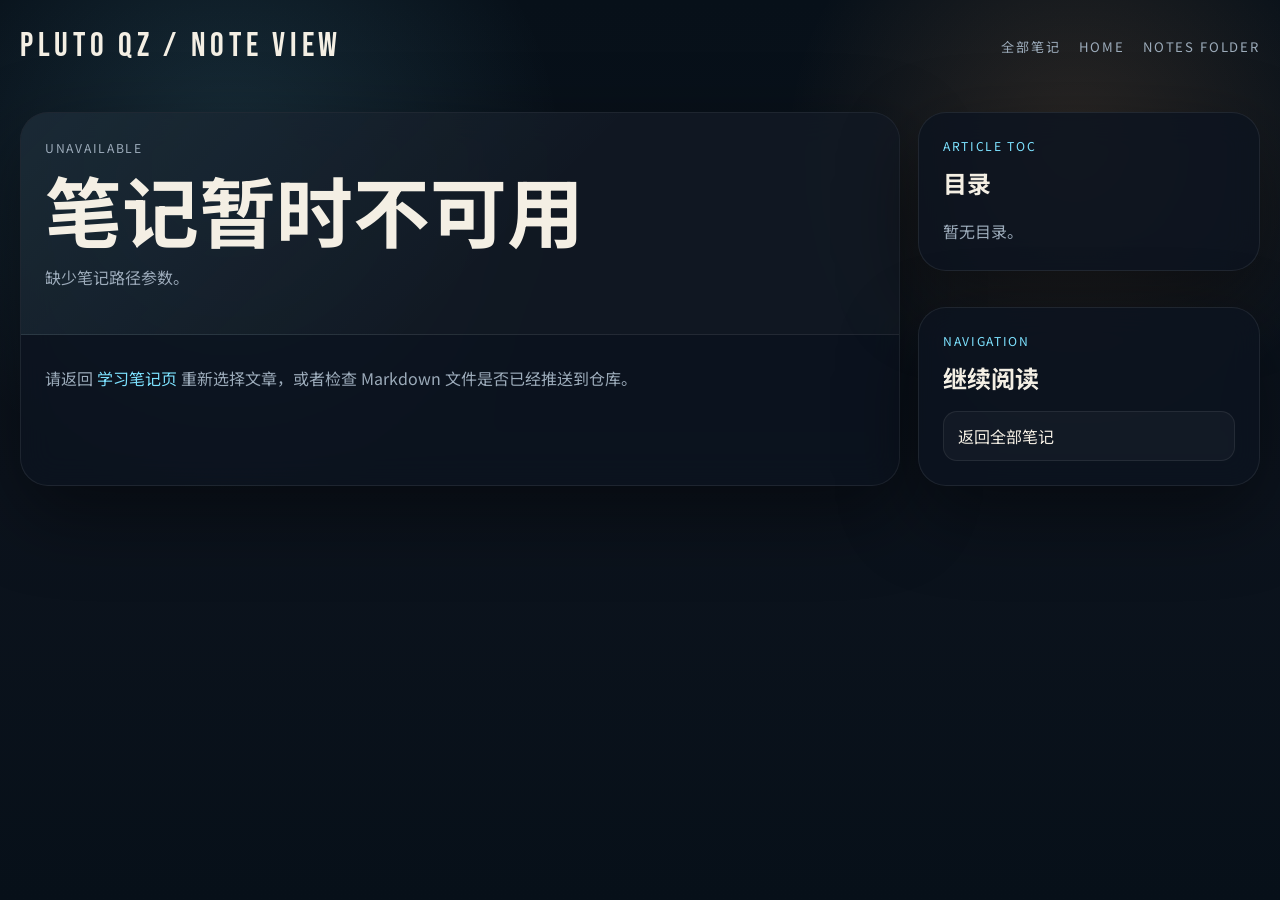
==== note.html @ 73d09d35 "feat: launch notes-driven personal homepage" ====
<!DOCTYPE html>
<html lang="zh-CN">
<head>
    <meta charset="utf-8">
    <meta name="viewport" content="width=device-width, initial-scale=1">
    <title>Pluto QZ | Note</title>
    <meta name="description" content="Pluto QZ 的单篇学习笔记页。">
    <link rel="preconnect" href="https://fonts.googleapis.com">
    <link rel="preconnect" href="https://fonts.gstatic.com" crossorigin>
    <link href="https://fonts.googleapis.com/css2?family=Bebas+Neue&family=Noto+Sans+SC:wght@400;500;700;900&display=swap" rel="stylesheet">
    <link rel="stylesheet" href="notes.css">
</head>
<body class="note-view-page">
    <div class="notes-page">
        <header class="notes-topbar">
            <a class="notes-brand" href="index.html">PLUTO QZ / NOTE VIEW</a>
            <nav class="notes-nav">
                <a href="notes.html">全部笔记</a>
                <a href="index.html">Home</a>
                <a href="https://github.com/plutoqz/plutoqz.github.io/tree/main/notes" target="_blank" rel="noreferrer">Notes Folder</a>
            </nav>
        </header>

        <main class="note-layout">
            <section class="note-article-shell">
                <div class="note-meta-band">
                    <p class="eyebrow" id="note-category">Loading</p>
                    <h1 id="note-title">正在加载笔记...</h1>
                    <p id="note-summary">请稍等，正在读取 Markdown 内容。</p>
                    <div class="note-meta" id="note-meta"></div>
                </div>
                <article class="markdown-body" id="note-article" aria-live="polite"></article>
            </section>

            <aside class="note-sidebar">
                <section class="sidebar-card">
                    <p class="eyebrow">Article TOC</p>
                    <h2>目录</h2>
                    <div class="toc-list" id="toc-list"></div>
                </section>
                <section class="sidebar-card">
                    <p class="eyebrow">Navigation</p>
                    <h2>继续阅读</h2>
                    <div class="related-list" id="related-list"></div>
                </section>
            </aside>
        </main>
    </div>

    <script src="assets/lib/marked.min.js"></script>
    <script src="notes-common.js"></script>
    <script src="note-view.js"></script>
</body>
</html>
---- notes.css ----
:root {
    --bg: #071019;
    --panel: rgba(13, 20, 31, 0.84);
    --panel-strong: rgba(15, 23, 36, 0.95);
    --line: rgba(255, 255, 255, 0.08);
    --line-strong: rgba(255, 255, 255, 0.16);
    --text: #f4efe4;
    --muted: #9cabba;
    --accent: #7de2ff;
    --accent-warm: #ffb067;
    --shadow: 0 28px 80px rgba(0, 0, 0, 0.45);
    --radius-lg: 28px;
    --radius-md: 22px;
    --radius-sm: 14px;
    --max-width: 1320px;
}

* {
    box-sizing: border-box;
}

html,
body {
    margin: 0;
    min-height: 100vh;
    background:
        radial-gradient(circle at 18% 18%, rgba(125, 226, 255, 0.14), transparent 26%),
        radial-gradient(circle at 84% 16%, rgba(255, 176, 103, 0.14), transparent 22%),
        linear-gradient(180deg, #071019 0%, #0c131d 54%, #071019 100%);
    color: var(--text);
    font-family: "Noto Sans SC", "Microsoft YaHei", sans-serif;
}

a {
    color: inherit;
    text-decoration: none;
}

input,
button {
    font: inherit;
}

code {
    font-family: "Cascadia Mono", Consolas, monospace;
}

.notes-page {
    width: min(calc(100% - 40px), var(--max-width));
    margin: 0 auto;
    padding: 26px 0 40px;
}

.notes-topbar {
    display: flex;
    align-items: center;
    justify-content: space-between;
    gap: 16px;
    margin-bottom: 28px;
}

.notes-brand,
.eyebrow,
.notes-nav a {
    letter-spacing: 0.14em;
    text-transform: uppercase;
}

.notes-brand {
    font-family: "Bebas Neue", "Noto Sans SC", sans-serif;
    font-size: 2.1rem;
}

.notes-nav {
    display: flex;
    gap: 18px;
    flex-wrap: wrap;
}

.notes-nav a,
.note-link,
.related-link,
.toc-item {
    transition: color 180ms ease;
}

.notes-nav a {
    color: var(--muted);
    font-size: 0.82rem;
}

.notes-nav a:hover,
.note-link:hover,
.related-link:hover,
.toc-item:hover {
    color: var(--accent);
}

.notes-hero,
.notes-controls,
.notes-list-section,
.note-article-shell,
.sidebar-card {
    border-radius: var(--radius-lg);
    border: 1px solid var(--line);
    background: var(--panel);
    box-shadow: var(--shadow);
    backdrop-filter: blur(16px);
}

.notes-hero {
    display: grid;
    grid-template-columns: minmax(0, 0.62fr) minmax(280px, 0.38fr);
    gap: 18px;
    padding: 26px;
}

.eyebrow {
    color: var(--accent);
    font-size: 0.76rem;
}

h1,
h2,
h3,
p {
    margin: 0;
}

.notes-hero h1,
.note-meta-band h1 {
    margin-top: 12px;
    font-size: clamp(2.6rem, 6vw, 5rem);
    line-height: 0.96;
}

.notes-hero p,
.notes-list-head p,
.note-meta-band p,
.note-card p,
.notes-stat p,
.markdown-body p,
.markdown-body li,
.toc-list p,
.related-link span {
    color: var(--muted);
    line-height: 1.9;
}

.notes-hero-copy p:last-child {
    margin-top: 16px;
}

.notes-hero-panel {
    display: grid;
    grid-template-columns: repeat(3, minmax(0, 1fr));
    gap: 12px;
}

.notes-stat {
    padding: 18px;
    border-radius: var(--radius-sm);
    border: 1px solid var(--line);
    background: linear-gradient(180deg, rgba(255, 255, 255, 0.03), rgba(255, 255, 255, 0.02));
}

.notes-stat strong {
    display: block;
    margin: 10px 0 10px;
    font-size: 1.4rem;
    line-height: 1.1;
}

.notes-controls,
.notes-list-section,
.note-article-shell,
.sidebar-card {
    margin-top: 18px;
}

.notes-controls,
.notes-list-section,
.note-meta-band,
.sidebar-card,
.note-card {
    padding: 24px;
}

.search-box {
    display: grid;
    gap: 10px;
    margin-bottom: 18px;
}

.search-box span {
    color: var(--muted);
}

.search-box input {
    width: 100%;
    min-height: 52px;
    padding: 0 18px;
    border-radius: 16px;
    border: 1px solid var(--line-strong);
    background: rgba(255, 255, 255, 0.03);
    color: var(--text);
    outline: none;
}

.category-bar,
.note-meta {
    display: flex;
    gap: 12px;
    flex-wrap: wrap;
}

.category-chip,
.note-meta span {
    display: inline-flex;
    align-items: center;
    gap: 8px;
    padding: 10px 14px;
    border-radius: 999px;
    border: 1px solid var(--line);
    background: rgba(255, 255, 255, 0.03);
    color: #d8e2eb;
}

.category-chip {
    cursor: pointer;
}

.category-chip.is-active {
    background: rgba(125, 226, 255, 0.12);
    border-color: rgba(125, 226, 255, 0.34);
    color: var(--text);
}

.notes-list-head {
    display: flex;
    align-items: flex-end;
    justify-content: space-between;
    gap: 16px;
    margin-bottom: 20px;
}

.notes-list-head h2,
.sidebar-card h2 {
    margin-top: 10px;
    font-size: 1.5rem;
}

.notes-grid {
    display: grid;
    grid-template-columns: repeat(2, minmax(0, 1fr));
    gap: 18px;
}

.note-card {
    display: grid;
    gap: 14px;
    min-height: 230px;
    border-radius: var(--radius-md);
    border: 1px solid var(--line);
    background: linear-gradient(180deg, rgba(255, 255, 255, 0.02), rgba(255, 255, 255, 0.015));
}

.note-card header {
    display: flex;
    align-items: flex-start;
    justify-content: space-between;
    gap: 14px;
}

.note-card-empty {
    grid-column: 1 / -1;
}

.note-link {
    width: fit-content;
    margin-top: auto;
    color: var(--accent);
}

.note-layout {
    display: grid;
    grid-template-columns: minmax(0, 0.72fr) minmax(280px, 0.28fr);
    gap: 18px;
}

.note-article-shell {
    overflow: hidden;
}

.note-meta-band {
    border-bottom: 1px solid var(--line);
    background:
        linear-gradient(135deg, rgba(125, 226, 255, 0.08), transparent 56%),
        rgba(255, 255, 255, 0.02);
}

.note-meta-band #note-summary {
    margin: 16px 0 18px;
}

.note-sidebar {
    display: grid;
    gap: 18px;
    align-self: start;
    position: sticky;
    top: 18px;
}

.toc-list,
.related-list {
    display: grid;
    gap: 10px;
    margin-top: 16px;
}

.toc-item,
.related-link {
    border-radius: 14px;
    border: 1px solid var(--line);
    background: rgba(255, 255, 255, 0.03);
}

.toc-item {
    padding: 10px 12px;
}

.toc-item.depth-h3 {
    margin-left: 12px;
}

.toc-item.depth-h4 {
    margin-left: 24px;
}

.related-link {
    display: grid;
    gap: 4px;
    padding: 12px 14px;
}

.markdown-body {
    padding: 28px 24px 32px;
}

.markdown-body > :first-child {
    margin-top: 0;
}

.markdown-body h1,
.markdown-body h2,
.markdown-body h3,
.markdown-body h4 {
    margin: 1.4em 0 0.55em;
    line-height: 1.28;
}

.markdown-body h1 {
    font-size: 2rem;
}

.markdown-body h2 {
    font-size: 1.54rem;
}

.markdown-body h3 {
    font-size: 1.22rem;
}

.markdown-body p,
.markdown-body ul,
.markdown-body ol,
.markdown-body blockquote,
.markdown-body pre,
.markdown-body table {
    margin: 0 0 1.2em;
}

.markdown-body a {
    color: var(--accent);
}

.markdown-body ul,
.markdown-body ol {
    padding-left: 1.4em;
}

.markdown-body blockquote {
    padding: 14px 16px;
    border-left: 3px solid var(--accent);
    background: rgba(125, 226, 255, 0.06);
    border-radius: 0 14px 14px 0;
}

.markdown-body pre {
    overflow: auto;
    padding: 16px;
    border-radius: 16px;
    border: 1px solid var(--line);
    background: rgba(0, 0, 0, 0.28);
}

.markdown-body code {
    padding: 0.15em 0.4em;
    border-radius: 8px;
    background: rgba(255, 255, 255, 0.05);
}

.markdown-body pre code {
    padding: 0;
    background: transparent;
}

.markdown-body table {
    width: 100%;
    border-collapse: collapse;
    border: 1px solid var(--line);
}

.markdown-body th,
.markdown-body td {
    padding: 10px 12px;
    border: 1px solid var(--line);
    text-align: left;
}

@media (max-width: 1080px) {
    .notes-hero,
    .note-layout {
        grid-template-columns: 1fr;
    }

    .notes-hero-panel,
    .notes-grid {
        grid-template-columns: 1fr;
    }

    .note-sidebar {
        position: static;
    }
}

@media (max-width: 720px) {
    .notes-page {
        width: min(calc(100% - 24px), var(--max-width));
    }

    .notes-topbar {
        flex-direction: column;
        align-items: flex-start;
    }

    .notes-hero h1,
    .note-meta-band h1 {
        font-size: 2.3rem;
    }

    .notes-list-head,
    .note-card header {
        display: grid;
        justify-content: stretch;
    }
}
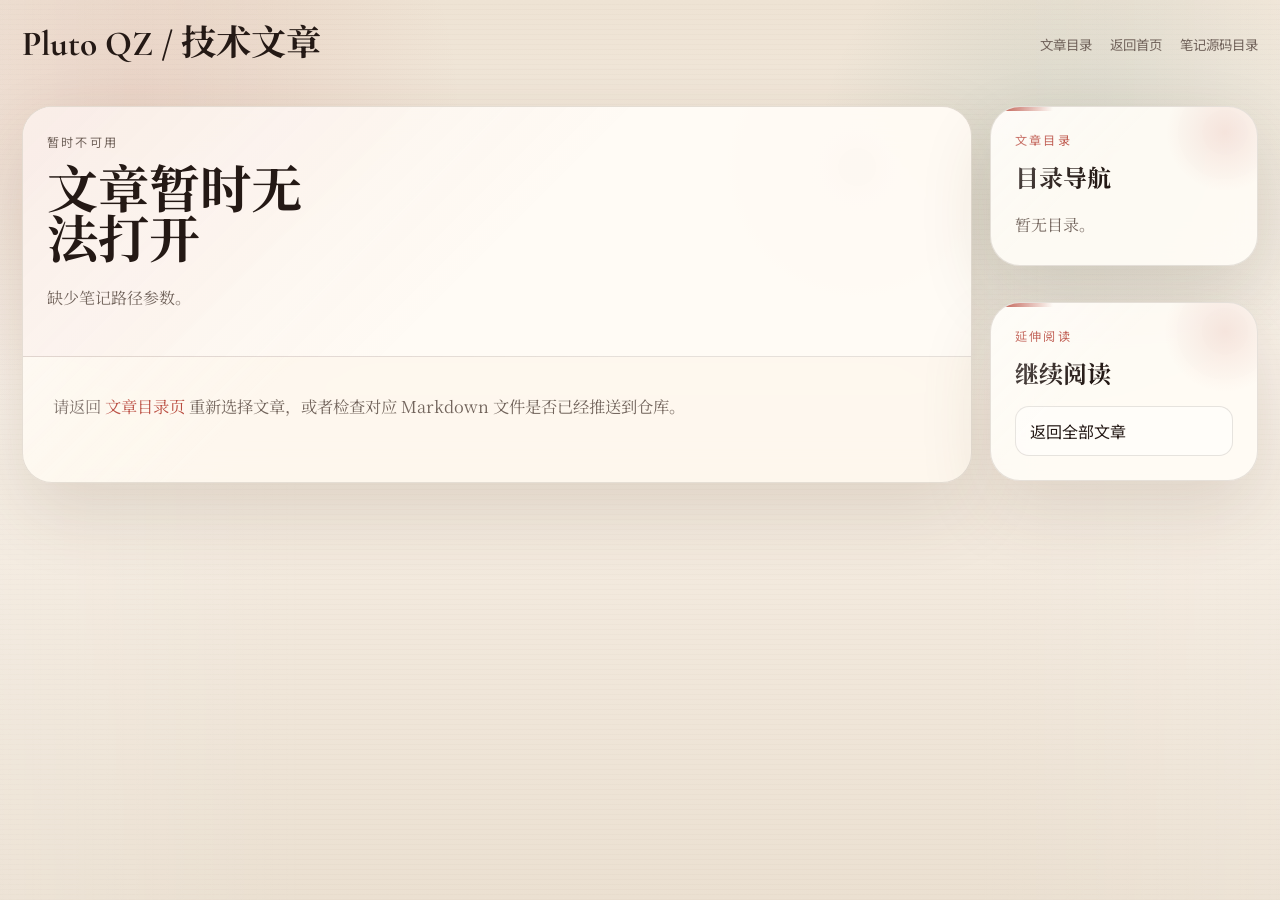
==== commit 15a3de45: "refine site into technical blog layout" ====
--- a/note.html
+++ b/note.html
@@ -3,30 +3,30 @@
 <head>
     <meta charset="utf-8">
     <meta name="viewport" content="width=device-width, initial-scale=1">
-    <title>Pluto QZ | Note</title>
-    <meta name="description" content="Pluto QZ 的单篇学习笔记页。">
+    <title>Pluto QZ | 技术文章</title>
+    <meta name="description" content="Pluto QZ 的单篇技术文章页面。">
     <link rel="preconnect" href="https://fonts.googleapis.com">
     <link rel="preconnect" href="https://fonts.gstatic.com" crossorigin>
-    <link href="https://fonts.googleapis.com/css2?family=Bebas+Neue&family=Noto+Sans+SC:wght@400;500;700;900&display=swap" rel="stylesheet">
+    <link href="https://fonts.googleapis.com/css2?family=Cormorant+Garamond:wght@500;600;700&family=Noto+Sans+SC:wght@400;500;700&family=Noto+Serif+SC:wght@400;500;600;700&display=swap" rel="stylesheet">
     <link rel="stylesheet" href="notes.css">
 </head>
 <body class="note-view-page">
     <div class="notes-page">
         <header class="notes-topbar">
-            <a class="notes-brand" href="index.html">PLUTO QZ / NOTE VIEW</a>
+            <a class="notes-brand" href="index.html">Pluto QZ / 技术文章</a>
             <nav class="notes-nav">
-                <a href="notes.html">全部笔记</a>
-                <a href="index.html">Home</a>
-                <a href="https://github.com/plutoqz/plutoqz.github.io/tree/main/notes" target="_blank" rel="noreferrer">Notes Folder</a>
+                <a href="notes.html">文章目录</a>
+                <a href="index.html">返回首页</a>
+                <a href="https://github.com/plutoqz/plutoqz.github.io/tree/main/notes" target="_blank" rel="noreferrer">笔记源码目录</a>
             </nav>
         </header>
 
         <main class="note-layout">
             <section class="note-article-shell">
                 <div class="note-meta-band">
-                    <p class="eyebrow" id="note-category">Loading</p>
-                    <h1 id="note-title">正在加载笔记...</h1>
-                    <p id="note-summary">请稍等，正在读取 Markdown 内容。</p>
+                    <p class="eyebrow" id="note-category">正在载入</p>
+                    <h1 id="note-title">正在读取文章...</h1>
+                    <p id="note-summary">请稍等，页面正在载入 Markdown 内容。</p>
                     <div class="note-meta" id="note-meta"></div>
                 </div>
                 <article class="markdown-body" id="note-article" aria-live="polite"></article>
@@ -34,12 +34,12 @@
 
             <aside class="note-sidebar">
                 <section class="sidebar-card">
-                    <p class="eyebrow">Article TOC</p>
-                    <h2>目录</h2>
+                    <p class="eyebrow">文章目录</p>
+                    <h2>目录导航</h2>
                     <div class="toc-list" id="toc-list"></div>
                 </section>
                 <section class="sidebar-card">
-                    <p class="eyebrow">Navigation</p>
+                    <p class="eyebrow">延伸阅读</p>
                     <h2>继续阅读</h2>
                     <div class="related-list" id="related-list"></div>
                 </section>
--- a/notes.css
+++ b/notes.css
@@ -1,18 +1,18 @@
 :root {
-    --bg: #071019;
-    --panel: rgba(13, 20, 31, 0.84);
-    --panel-strong: rgba(15, 23, 36, 0.95);
-    --line: rgba(255, 255, 255, 0.08);
-    --line-strong: rgba(255, 255, 255, 0.16);
-    --text: #f4efe4;
-    --muted: #9cabba;
-    --accent: #7de2ff;
-    --accent-warm: #ffb067;
-    --shadow: 0 28px 80px rgba(0, 0, 0, 0.45);
-    --radius-lg: 28px;
+    --paper: #f5ede0;
+    --paper-soft: rgba(255, 249, 240, 0.78);
+    --paper-strong: rgba(255, 252, 246, 0.92);
+    --ink: #241915;
+    --muted: #72645c;
+    --line: rgba(49, 34, 24, 0.12);
+    --line-strong: rgba(49, 34, 24, 0.22);
+    --accent: #b54134;
+    --accent-soft: rgba(181, 65, 52, 0.11);
+    --shadow: 0 28px 72px rgba(85, 56, 31, 0.14);
+    --radius-lg: 30px;
     --radius-md: 22px;
-    --radius-sm: 14px;
-    --max-width: 1320px;
+    --radius-sm: 16px;
+    --max-width: 1240px;
 }
 
 * {
@@ -24,11 +24,27 @@
     margin: 0;
     min-height: 100vh;
     background:
-        radial-gradient(circle at 18% 18%, rgba(125, 226, 255, 0.14), transparent 26%),
-        radial-gradient(circle at 84% 16%, rgba(255, 176, 103, 0.14), transparent 22%),
-        linear-gradient(180deg, #071019 0%, #0c131d 54%, #071019 100%);
-    color: var(--text);
-    font-family: "Noto Sans SC", "Microsoft YaHei", sans-serif;
+        radial-gradient(circle at 10% 12%, rgba(181, 65, 52, 0.12), transparent 24%),
+        radial-gradient(circle at 84% 18%, rgba(31, 102, 94, 0.12), transparent 20%),
+        linear-gradient(180deg, #eee3d4 0%, #f7efe5 42%, #ebe0d1 100%);
+    color: var(--ink);
+    font-family: "Noto Serif SC", "Songti SC", serif;
+}
+
+body {
+    position: relative;
+    overflow-x: hidden;
+}
+
+body::before {
+    content: "";
+    position: fixed;
+    inset: 0;
+    pointer-events: none;
+    background:
+        linear-gradient(90deg, rgba(255, 255, 255, 0.16), transparent 24%, transparent 76%, rgba(255, 255, 255, 0.16)),
+        repeating-linear-gradient(0deg, rgba(73, 52, 39, 0.025) 0, rgba(73, 52, 39, 0.025) 1px, transparent 1px, transparent 5px);
+    opacity: 0.74;
 }
 
 a {
@@ -42,33 +58,46 @@
 }
 
 code {
-    font-family: "Cascadia Mono", Consolas, monospace;
+    padding: 0.12em 0.42em;
+    border-radius: 8px;
+    background: rgba(36, 25, 21, 0.08);
+    font-family: "Noto Sans SC", "Microsoft YaHei", sans-serif;
+    font-size: 0.92em;
 }
 
 .notes-page {
-    width: min(calc(100% - 40px), var(--max-width));
+    position: relative;
+    z-index: 1;
+    width: min(calc(100% - 44px), var(--max-width));
     margin: 0 auto;
-    padding: 26px 0 40px;
+    padding: 28px 0 42px;
 }
 
 .notes-topbar {
     display: flex;
     align-items: center;
     justify-content: space-between;
-    gap: 16px;
+    gap: 18px;
     margin-bottom: 28px;
 }
 
 .notes-brand,
 .eyebrow,
-.notes-nav a {
-    letter-spacing: 0.14em;
-    text-transform: uppercase;
+.notes-nav a,
+.note-link,
+.related-link,
+.toc-item,
+.category-chip,
+.note-meta span,
+.search-box span {
+    font-family: "Noto Sans SC", "Microsoft YaHei", sans-serif;
 }
 
 .notes-brand {
-    font-family: "Bebas Neue", "Noto Sans SC", sans-serif;
-    font-size: 2.1rem;
+    font-family: "Cormorant Garamond", "Noto Serif SC", serif;
+    font-size: 2.2rem;
+    font-weight: 700;
+    line-height: 0.92;
 }
 
 .notes-nav {
@@ -77,16 +106,10 @@
     flex-wrap: wrap;
 }
 
-.notes-nav a,
-.note-link,
-.related-link,
-.toc-item {
-    transition: color 180ms ease;
-}
-
 .notes-nav a {
     color: var(--muted);
-    font-size: 0.82rem;
+    font-size: 0.84rem;
+    transition: color 180ms ease, transform 180ms ease;
 }
 
 .notes-nav a:hover,
@@ -94,6 +117,7 @@
 .related-link:hover,
 .toc-item:hover {
     color: var(--accent);
+    transform: translateY(-1px);
 }
 
 .notes-hero,
@@ -101,22 +125,37 @@
 .notes-list-section,
 .note-article-shell,
 .sidebar-card {
+    position: relative;
+    overflow: hidden;
     border-radius: var(--radius-lg);
     border: 1px solid var(--line);
-    background: var(--panel);
+    background: var(--paper-soft);
+    backdrop-filter: blur(18px);
     box-shadow: var(--shadow);
-    backdrop-filter: blur(16px);
+}
+
+.notes-hero::before,
+.note-article-shell::before,
+.sidebar-card::before {
+    content: "";
+    position: absolute;
+    inset: 0;
+    background:
+        linear-gradient(135deg, rgba(255, 255, 255, 0.4), transparent 40%),
+        radial-gradient(circle at 88% 16%, rgba(181, 65, 52, 0.12), transparent 22%);
+    pointer-events: none;
 }
 
 .notes-hero {
     display: grid;
-    grid-template-columns: minmax(0, 0.62fr) minmax(280px, 0.38fr);
+    grid-template-columns: minmax(0, 0.64fr) minmax(280px, 0.36fr);
     gap: 18px;
-    padding: 26px;
+    padding: 28px;
 }
 
 .eyebrow {
     color: var(--accent);
+    letter-spacing: 0.18em;
     font-size: 0.76rem;
 }
 
@@ -130,8 +169,19 @@
 .notes-hero h1,
 .note-meta-band h1 {
     margin-top: 12px;
-    font-size: clamp(2.6rem, 6vw, 5rem);
-    line-height: 0.96;
+    font-family: "Cormorant Garamond", "Noto Serif SC", serif;
+    line-height: 0.98;
+    overflow-wrap: anywhere;
+}
+
+.notes-hero h1 {
+    font-size: clamp(2.8rem, 4.8vw, 4.6rem);
+    max-width: 8ch;
+}
+
+.note-meta-band h1 {
+    font-size: clamp(2.4rem, 4vw, 4rem);
+    max-width: 12ch;
 }
 
 .notes-hero p,
@@ -144,11 +194,13 @@
 .toc-list p,
 .related-link span {
     color: var(--muted);
-    line-height: 1.9;
+    line-height: 1.92;
+    overflow-wrap: anywhere;
 }
 
 .notes-hero-copy p:last-child {
     margin-top: 16px;
+    max-width: 56ch;
 }
 
 .notes-hero-panel {
@@ -157,18 +209,40 @@
     gap: 12px;
 }
 
+.notes-stat,
+.note-card,
+.sidebar-card,
+.notes-controls,
+.notes-list-section,
+.note-meta-band {
+    background: var(--paper-strong);
+}
+
 .notes-stat {
+    position: relative;
     padding: 18px;
     border-radius: var(--radius-sm);
     border: 1px solid var(--line);
-    background: linear-gradient(180deg, rgba(255, 255, 255, 0.03), rgba(255, 255, 255, 0.02));
+}
+
+.notes-stat::before,
+.note-card::before,
+.sidebar-card::after {
+    content: "";
+    position: absolute;
+    inset: 0 auto auto 0;
+    width: 62px;
+    height: 4px;
+    background: linear-gradient(90deg, var(--accent), rgba(181, 65, 52, 0));
 }
 
 .notes-stat strong {
     display: block;
     margin: 10px 0 10px;
-    font-size: 1.4rem;
-    line-height: 1.1;
+    font-family: "Cormorant Garamond", "Noto Serif SC", serif;
+    font-size: 1.9rem;
+    line-height: 1;
+    overflow-wrap: anywhere;
 }
 
 .notes-controls,
@@ -202,9 +276,16 @@
     padding: 0 18px;
     border-radius: 16px;
     border: 1px solid var(--line-strong);
-    background: rgba(255, 255, 255, 0.03);
-    color: var(--text);
+    background: rgba(255, 255, 255, 0.44);
+    color: var(--ink);
     outline: none;
+    transition: border-color 180ms ease, box-shadow 180ms ease, transform 180ms ease;
+}
+
+.search-box input:focus {
+    border-color: rgba(181, 65, 52, 0.35);
+    box-shadow: 0 0 0 4px rgba(181, 65, 52, 0.08);
+    transform: translateY(-1px);
 }
 
 .category-bar,
@@ -222,18 +303,23 @@
     padding: 10px 14px;
     border-radius: 999px;
     border: 1px solid var(--line);
-    background: rgba(255, 255, 255, 0.03);
-    color: #d8e2eb;
+    background: rgba(255, 255, 255, 0.44);
+    color: #4a3b34;
 }
 
 .category-chip {
     cursor: pointer;
+    transition: border-color 180ms ease, background 180ms ease, color 180ms ease, transform 180ms ease;
+}
+
+.category-chip:hover {
+    transform: translateY(-1px);
 }
 
 .category-chip.is-active {
-    background: rgba(125, 226, 255, 0.12);
-    border-color: rgba(125, 226, 255, 0.34);
-    color: var(--text);
+    background: rgba(181, 65, 52, 0.12);
+    border-color: rgba(181, 65, 52, 0.34);
+    color: var(--ink);
 }
 
 .notes-list-head {
@@ -248,21 +334,22 @@
 .sidebar-card h2 {
     margin-top: 10px;
     font-size: 1.5rem;
+    overflow-wrap: anywhere;
 }
 
 .notes-grid {
     display: grid;
-    grid-template-columns: repeat(2, minmax(0, 1fr));
-    gap: 18px;
+    grid-template-columns: 1fr;
+    gap: 16px;
 }
 
 .note-card {
+    position: relative;
     display: grid;
     gap: 14px;
-    min-height: 230px;
+    min-height: 0;
     border-radius: var(--radius-md);
     border: 1px solid var(--line);
-    background: linear-gradient(180deg, rgba(255, 255, 255, 0.02), rgba(255, 255, 255, 0.015));
 }
 
 .note-card header {
@@ -272,6 +359,11 @@
     gap: 14px;
 }
 
+.note-card h3,
+.related-link strong {
+    overflow-wrap: anywhere;
+}
+
 .note-card-empty {
     grid-column: 1 / -1;
 }
@@ -280,23 +372,30 @@
     width: fit-content;
     margin-top: auto;
     color: var(--accent);
+    font-weight: 600;
+    transition: color 180ms ease, transform 180ms ease;
+}
+
+.note-link::after {
+    content: " ↗";
 }
 
 .note-layout {
     display: grid;
-    grid-template-columns: minmax(0, 0.72fr) minmax(280px, 0.28fr);
+    grid-template-columns: minmax(0, 0.78fr) minmax(250px, 0.22fr);
     gap: 18px;
 }
 
 .note-article-shell {
-    overflow: hidden;
+    background: rgba(255, 249, 240, 0.84);
 }
 
 .note-meta-band {
+    position: relative;
     border-bottom: 1px solid var(--line);
     background:
-        linear-gradient(135deg, rgba(125, 226, 255, 0.08), transparent 56%),
-        rgba(255, 255, 255, 0.02);
+        linear-gradient(135deg, rgba(181, 65, 52, 0.08), transparent 52%),
+        rgba(255, 252, 246, 0.88);
 }
 
 .note-meta-band #note-summary {
@@ -322,11 +421,13 @@
 .related-link {
     border-radius: 14px;
     border: 1px solid var(--line);
-    background: rgba(255, 255, 255, 0.03);
+    background: rgba(255, 255, 255, 0.44);
+    transition: color 180ms ease, transform 180ms ease, border-color 180ms ease;
 }
 
 .toc-item {
     padding: 10px 12px;
+    overflow-wrap: anywhere;
 }
 
 .toc-item.depth-h3 {
@@ -343,8 +444,13 @@
     padding: 12px 14px;
 }
 
+.related-link strong {
+    color: var(--ink);
+    font-size: 1rem;
+}
+
 .markdown-body {
-    padding: 28px 24px 32px;
+    padding: 34px 30px 40px;
 }
 
 .markdown-body > :first-child {
@@ -356,7 +462,8 @@
 .markdown-body h3,
 .markdown-body h4 {
     margin: 1.4em 0 0.55em;
-    line-height: 1.28;
+    line-height: 1.3;
+    overflow-wrap: anywhere;
 }
 
 .markdown-body h1 {
@@ -364,11 +471,11 @@
 }
 
 .markdown-body h2 {
-    font-size: 1.54rem;
+    font-size: 1.58rem;
 }
 
 .markdown-body h3 {
-    font-size: 1.22rem;
+    font-size: 1.24rem;
 }
 
 .markdown-body p,
@@ -380,39 +487,47 @@
     margin: 0 0 1.2em;
 }
 
+.markdown-body p,
+.markdown-body li {
+    font-size: 1.02rem;
+}
+
 .markdown-body a {
     color: var(--accent);
+    overflow-wrap: anywhere;
 }
 
 .markdown-body ul,
 .markdown-body ol {
-    padding-left: 1.4em;
+    padding-left: 1.45em;
 }
 
 .markdown-body blockquote {
     padding: 14px 16px;
     border-left: 3px solid var(--accent);
-    background: rgba(125, 226, 255, 0.06);
+    background: rgba(181, 65, 52, 0.07);
     border-radius: 0 14px 14px 0;
 }
 
 .markdown-body pre {
     overflow: auto;
     padding: 16px;
-    border-radius: 16px;
-    border: 1px solid var(--line);
-    background: rgba(0, 0, 0, 0.28);
+    border-radius: 18px;
+    border: 1px solid var(--line);
+    background: #2c221d;
+    color: #f8eee7;
 }
 
 .markdown-body code {
-    padding: 0.15em 0.4em;
+    padding: 0.14em 0.42em;
     border-radius: 8px;
-    background: rgba(255, 255, 255, 0.05);
+    background: rgba(36, 25, 21, 0.08);
 }
 
 .markdown-body pre code {
     padding: 0;
     background: transparent;
+    color: inherit;
 }
 
 .markdown-body table {
@@ -428,14 +543,15 @@
     text-align: left;
 }
 
+.markdown-body img {
+    max-width: 100%;
+    border-radius: 16px;
+}
+
 @media (max-width: 1080px) {
     .notes-hero,
-    .note-layout {
-        grid-template-columns: 1fr;
-    }
-
-    .notes-hero-panel,
-    .notes-grid {
+    .note-layout,
+    .notes-hero-panel {
         grid-template-columns: 1fr;
     }
 
@@ -454,9 +570,20 @@
         align-items: flex-start;
     }
 
+    .notes-hero,
+    .notes-controls,
+    .notes-list-section,
+    .note-meta-band,
+    .sidebar-card,
+    .note-card,
+    .markdown-body {
+        padding-left: 20px;
+        padding-right: 20px;
+    }
+
     .notes-hero h1,
     .note-meta-band h1 {
-        font-size: 2.3rem;
+        font-size: 2.5rem;
     }
 
     .notes-list-head,
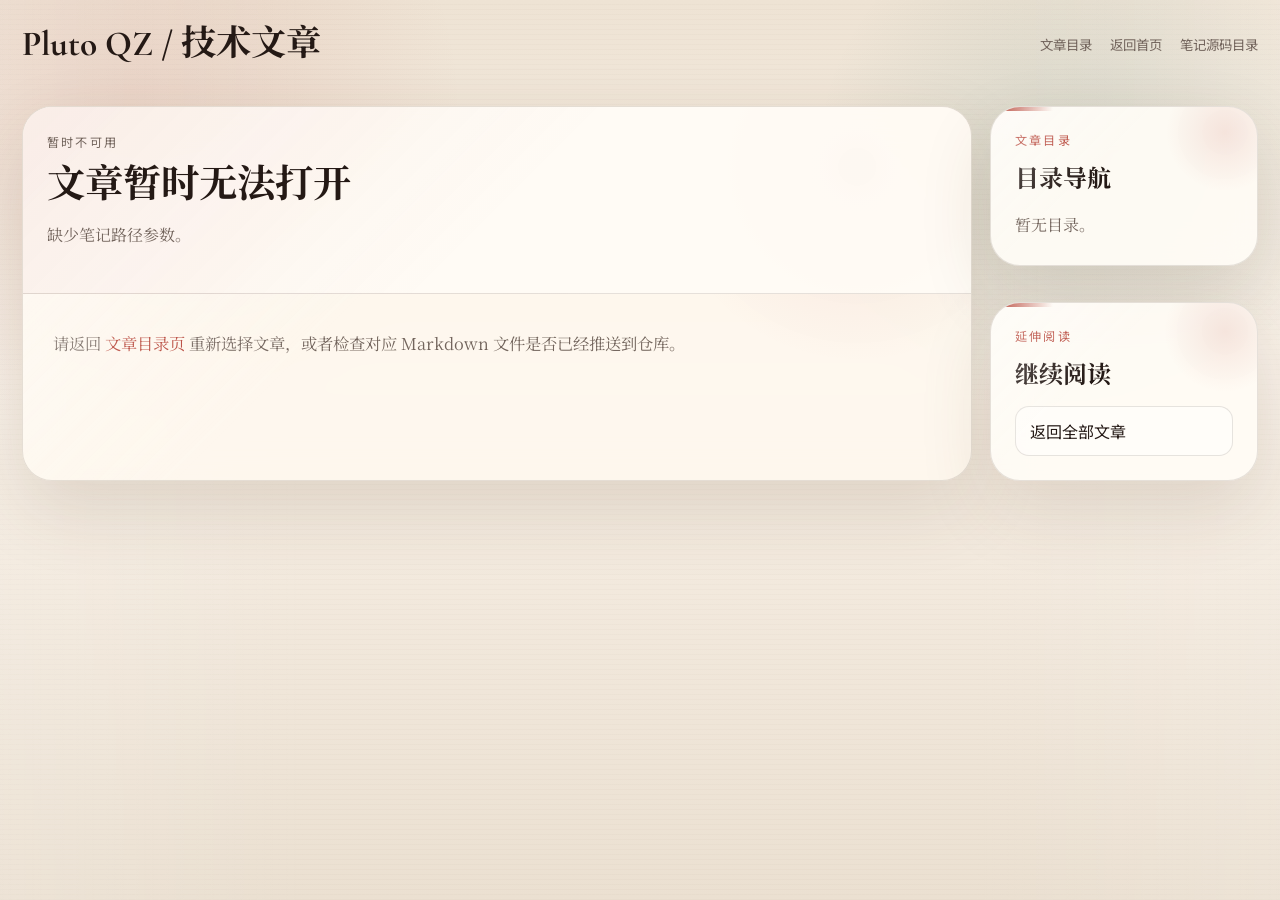
==== commit 17f24f34: "feat: publish llm and agent note collections" ====
--- a/note.html
+++ b/note.html
@@ -4,7 +4,7 @@
     <meta charset="utf-8">
     <meta name="viewport" content="width=device-width, initial-scale=1">
     <title>Pluto QZ | 技术文章</title>
-    <meta name="description" content="Pluto QZ 的单篇技术文章页面。">
+    <meta name="description" content="Pluto QZ 的单篇技术文章页面，聚焦大模型、智能体与计算机相关内容。">
     <link rel="preconnect" href="https://fonts.googleapis.com">
     <link rel="preconnect" href="https://fonts.gstatic.com" crossorigin>
     <link href="https://fonts.googleapis.com/css2?family=Cormorant+Garamond:wght@500;600;700&family=Noto+Sans+SC:wght@400;500;700&family=Noto+Serif+SC:wght@400;500;600;700&display=swap" rel="stylesheet">
@@ -26,7 +26,7 @@
                 <div class="note-meta-band">
                     <p class="eyebrow" id="note-category">正在载入</p>
                     <h1 id="note-title">正在读取文章...</h1>
-                    <p id="note-summary">请稍等，页面正在载入 Markdown 内容。</p>
+                    <p id="note-summary">请稍等，页面正在载入文章内容。</p>
                     <div class="note-meta" id="note-meta"></div>
                 </div>
                 <article class="markdown-body" id="note-article" aria-live="polite"></article>
--- a/notes.css
+++ b/notes.css
@@ -175,13 +175,13 @@
 }
 
 .notes-hero h1 {
-    font-size: clamp(2.8rem, 4.8vw, 4.6rem);
-    max-width: 8ch;
+    font-size: clamp(2.2rem, 3.8vw, 3.4rem);
+    max-width: none;
 }
 
 .note-meta-band h1 {
-    font-size: clamp(2.4rem, 4vw, 4rem);
-    max-width: 12ch;
+    font-size: clamp(1.9rem, 3vw, 2.9rem);
+    max-width: none;
 }
 
 .notes-hero p,
@@ -240,8 +240,8 @@
     display: block;
     margin: 10px 0 10px;
     font-family: "Cormorant Garamond", "Noto Serif SC", serif;
-    font-size: 1.9rem;
-    line-height: 1;
+    font-size: clamp(1.2rem, 1.8vw, 1.65rem);
+    line-height: 1.14;
     overflow-wrap: anywhere;
 }
 
@@ -583,7 +583,7 @@
 
     .notes-hero h1,
     .note-meta-band h1 {
-        font-size: 2.5rem;
+        font-size: 2rem;
     }
 
     .notes-list-head,
